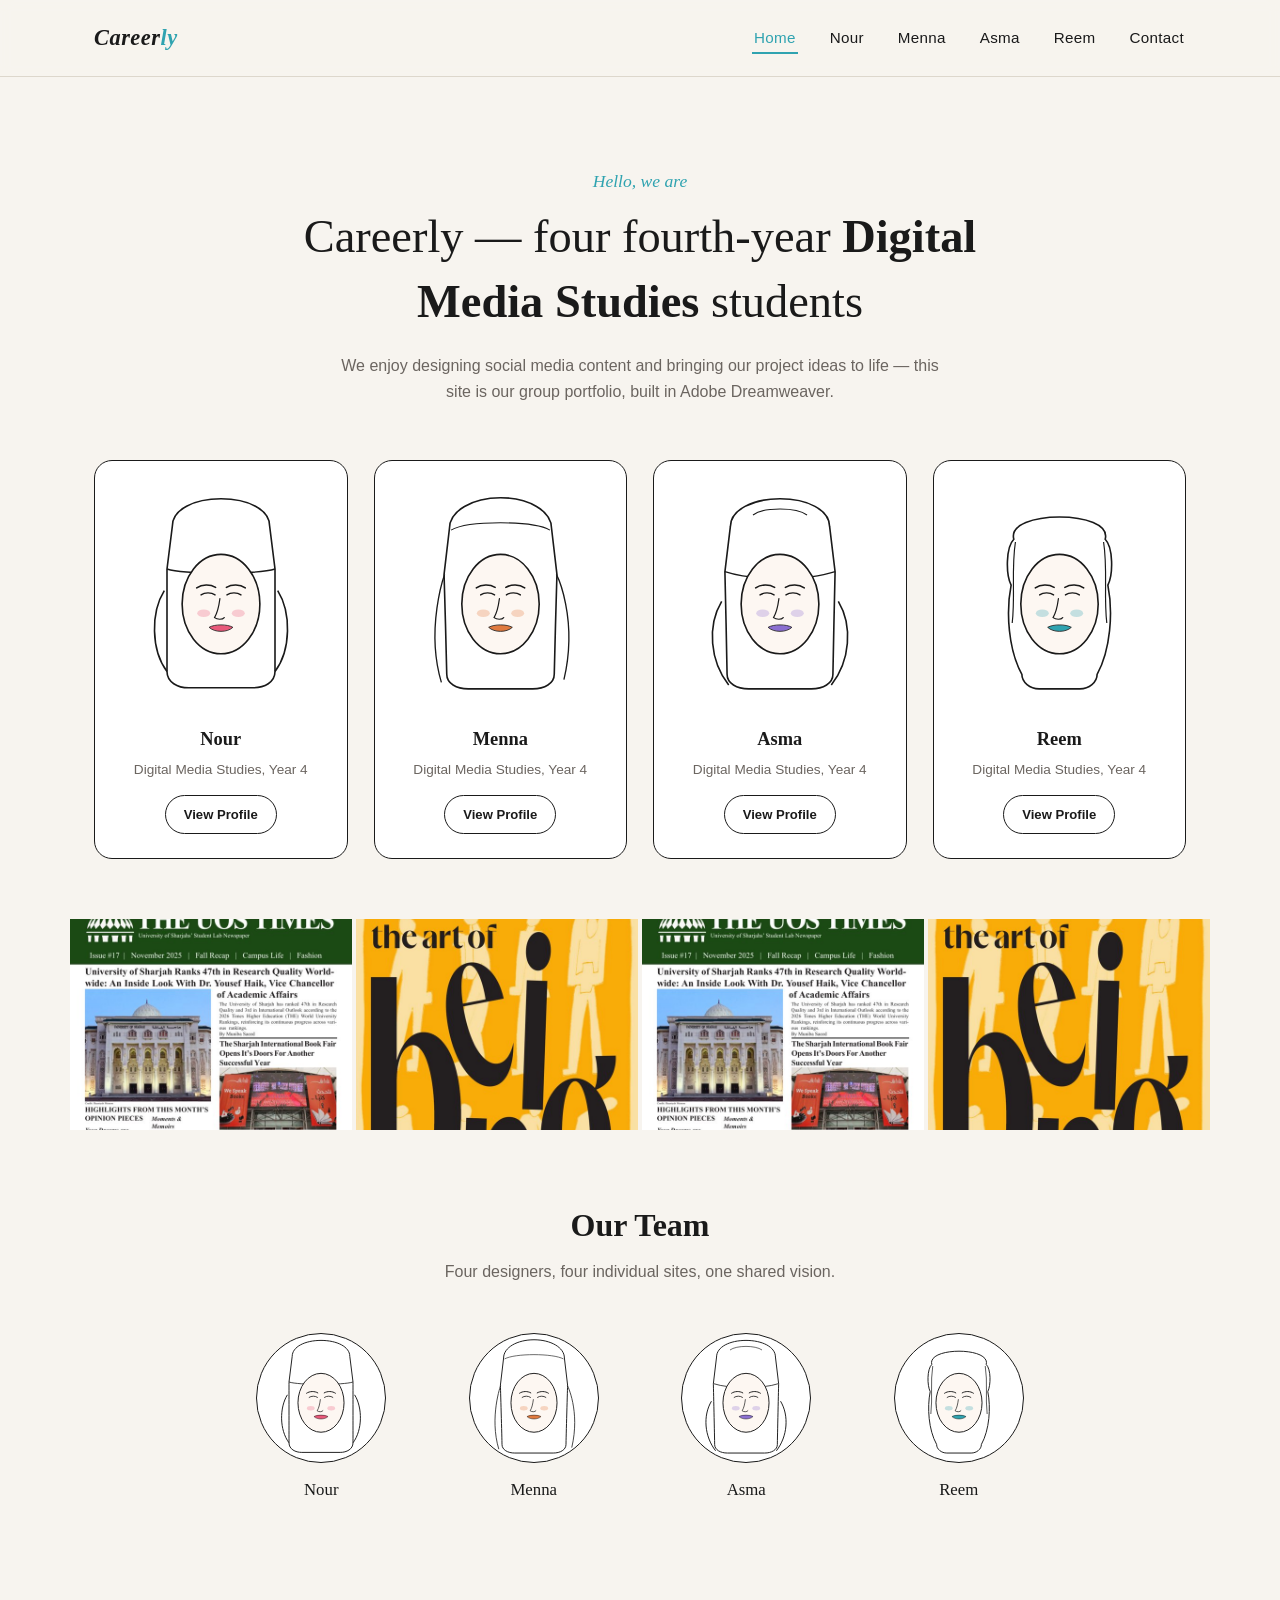
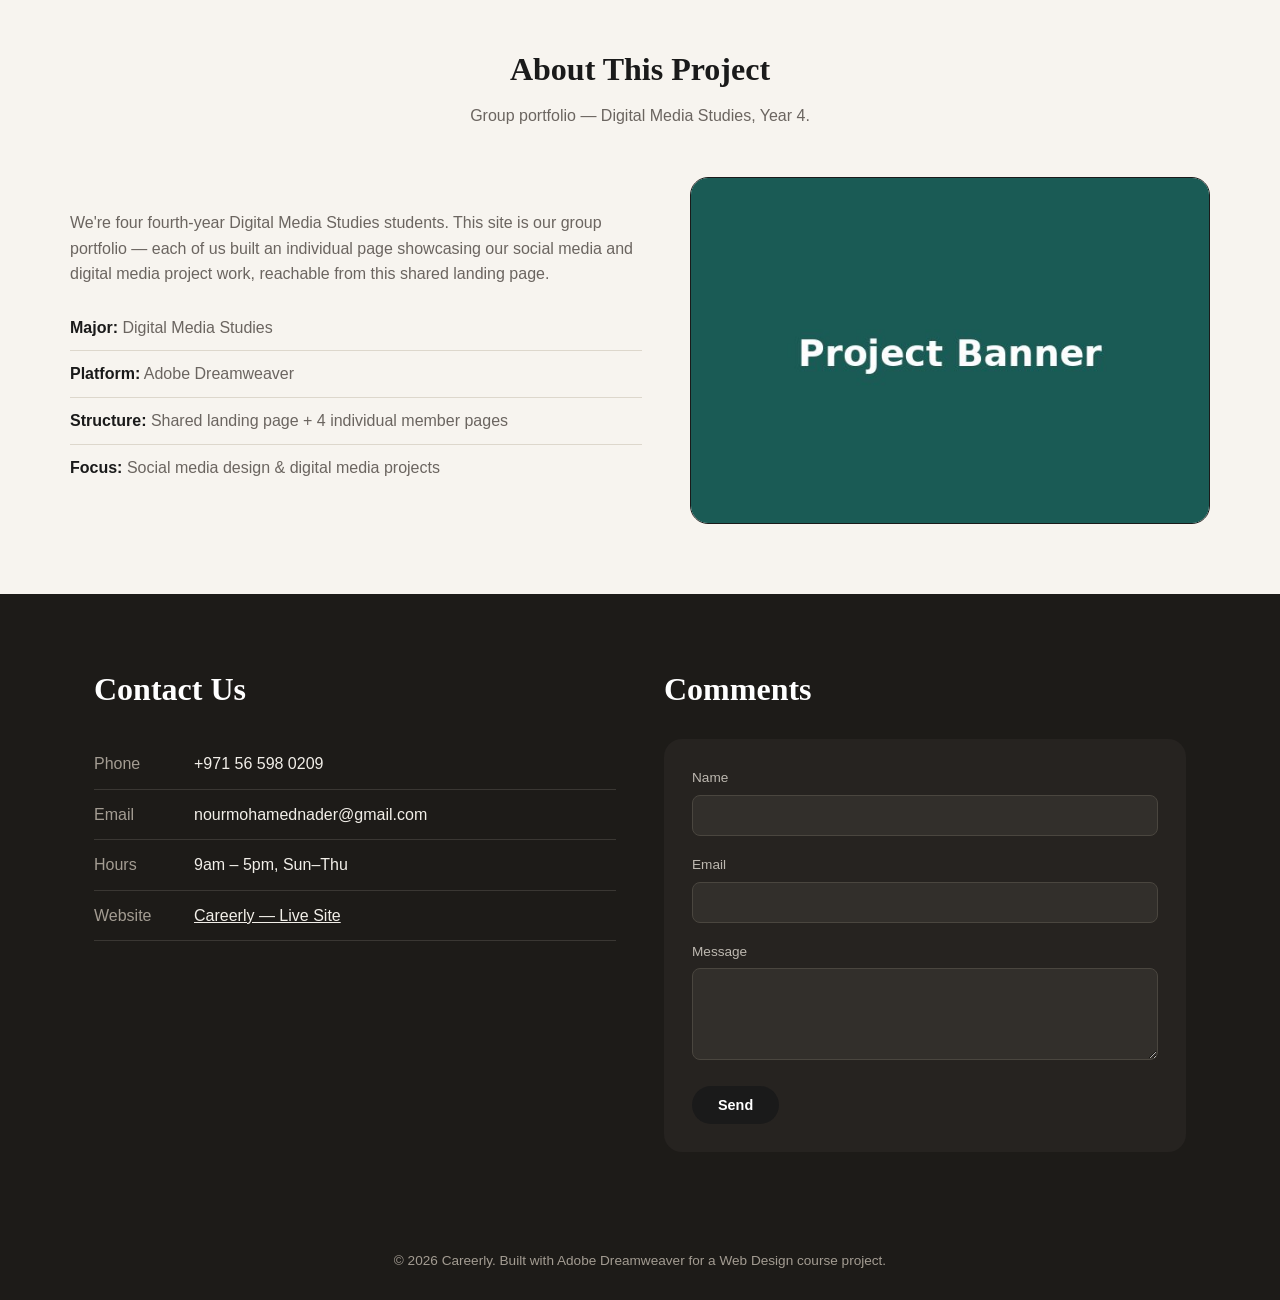
==== index.html @ 3bf2ea1f "Careerly group portfolio site" ====
<!DOCTYPE html>
<html lang="en">
<head>
<meta charset="UTF-8">
<meta name="viewport" content="width=device-width, initial-scale=1.0">
<title>Careerly — Group Web Portfolio</title>
<meta name="description" content="Group web design portfolio showcasing individual member projects.">
<link rel="stylesheet" href="css/style.css">
</head>
<body>

<header class="site-header">
  <div class="nav-wrap">
    <div class="logo">Career<span>ly</span></div>
    <button class="nav-toggle" aria-label="Toggle navigation">&#9776;</button>
    <nav class="main-nav">
      <ul>
        <li><a href="index.html" class="active">Home</a></li>
        <li><a href="nour.html">Nour</a></li>
        <li><a href="menna.html">Menna</a></li>
        <li><a href="asma.html">Asma</a></li>
        <li><a href="reem.html">Reem</a></li>
        <li><a href="#contact">Contact</a></li>
      </ul>
    </nav>
  </div>
</header>

<section class="hero">
  <div class="container">
    <div class="eyebrow">Hello, we are</div>
    <h1>Careerly — four fourth-year <strong>Digital Media Studies</strong> students</h1>
    <p style="color:var(--ink-muted);max-width:620px;margin:18px auto 0;">
      We enjoy designing social media content and bringing our project ideas to life —
      this site is our group portfolio, built in Adobe Dreamweaver.
    </p>
  </div>

  <div class="team-grid container">
    <div class="team-card">
      <div class="avatar-frame"><img src="images/nour/portrait.svg" alt="Nour"></div>
      <h3>Nour</h3>
      <div class="role">Digital Media Studies, Year 4</div>
      <a href="nour.html" class="btn secondary small">View Profile</a>
    </div>
    <div class="team-card">
      <div class="avatar-frame"><img src="images/menna/portrait.svg" alt="Menna"></div>
      <h3>Menna</h3>
      <div class="role">Digital Media Studies, Year 4</div>
      <a href="menna.html" class="btn secondary small">View Profile</a>
    </div>
    <div class="team-card">
      <div class="avatar-frame"><img src="images/asma/portrait.svg" alt="Asma"></div>
      <h3>Asma</h3>
      <div class="role">Digital Media Studies, Year 4</div>
      <a href="asma.html" class="btn secondary small">View Profile</a>
    </div>
    <div class="team-card">
      <div class="avatar-frame"><img src="images/reem/portrait.svg" alt="Reem"></div>
      <h3>Reem</h3>
      <div class="role">Digital Media Studies, Year 4</div>
      <a href="reem.html" class="btn secondary small">View Profile</a>
    </div>
  </div>
</section>

<div class="gallery-strip">
  <img src="images/nour/project1.jpg" alt="The UOS Times, Issue 17 cover">
  <img src="images/menna/project2.jpg" alt="UOS Digest, Issue 4 cover">
  <img src="images/asma/project1.jpg" alt="The UOS Times, Issue 17 cover">
  <img src="images/reem/project2.jpg" alt="UOS Digest, Issue 4 cover">
</div>

<section class="our-team" id="team">
  <h2>Our Team</h2>
  <p class="section-sub">Four designers, four individual sites, one shared vision.</p>
  <div class="our-team-grid">
    <figure>
      <div class="circle"><img src="images/nour/portrait.svg" alt="Nour"></div>
      <figcaption>Nour</figcaption>
    </figure>
    <figure>
      <div class="circle"><img src="images/menna/portrait.svg" alt="Menna"></div>
      <figcaption>Menna</figcaption>
    </figure>
    <figure>
      <div class="circle"><img src="images/asma/portrait.svg" alt="Asma"></div>
      <figcaption>Asma</figcaption>
    </figure>
    <figure>
      <div class="circle"><img src="images/reem/portrait.svg" alt="Reem"></div>
      <figcaption>Reem</figcaption>
    </figure>
  </div>
</section>

<section id="about">
  <h2>About This Project</h2>
  <p class="section-sub">Group portfolio — Digital Media Studies, Year 4.</p>
  <div class="about-grid" style="max-width:var(--max-width);margin:0 auto;display:grid;grid-template-columns:1.1fr 1fr;gap:48px;align-items:center;">
    <div>
      <p style="color:var(--ink-muted);margin-bottom:18px;">
        We're four fourth-year Digital Media Studies students. This site is our group
        portfolio — each of us built an individual page showcasing our social media and
        digital media project work, reachable from this shared landing page.
      </p>
      <ul style="list-style:none;">
        <li style="padding:10px 0;border-bottom:1px solid var(--border-soft);color:var(--ink-muted);"><strong style="color:var(--ink);">Major:</strong> Digital Media Studies</li>
        <li style="padding:10px 0;border-bottom:1px solid var(--border-soft);color:var(--ink-muted);"><strong style="color:var(--ink);">Platform:</strong> Adobe Dreamweaver</li>
        <li style="padding:10px 0;border-bottom:1px solid var(--border-soft);color:var(--ink-muted);"><strong style="color:var(--ink);">Structure:</strong> Shared landing page + 4 individual member pages</li>
        <li style="padding:10px 0;color:var(--ink-muted);"><strong style="color:var(--ink);">Focus:</strong> Social media design &amp; digital media projects</li>
      </ul>
    </div>
    <div style="border:1.5px solid var(--border);border-radius:var(--radius);overflow:hidden;">
      <img src="images/project-banner.jpg" alt="Project banner placeholder">
    </div>
  </div>
</section>

<section class="contact-split" id="contact">
  <div class="container">
    <div>
      <h2>Contact Us</h2>
      <ul class="contact-list">
        <li><span class="k">Phone</span><span class="v">+971 56 598 0209</span></li>
        <li><span class="k">Email</span><span class="v">nourmohamednader@gmail.com</span></li>
        <li><span class="k">Hours</span><span class="v">9am – 5pm, Sun–Thu</span></li>
        <li><span class="k">Website</span><span class="v"><a href="https://reemorsud-afk.github.io/careerly/" style="color:inherit;text-decoration:underline;">Careerly — Live Site</a></span></li>
      </ul>
    </div>
    <div>
      <h2>Comments</h2>
      <form id="contact-form" class="contact-form" novalidate>
        <div class="form-group">
          <label for="name">Name</label>
          <input type="text" id="name" name="name">
          <div class="form-error"></div>
        </div>
        <div class="form-group">
          <label for="email">Email</label>
          <input type="email" id="email" name="email">
          <div class="form-error"></div>
        </div>
        <div class="form-group">
          <label for="message">Message</label>
          <textarea id="message" name="message" rows="4"></textarea>
          <div class="form-error"></div>
        </div>
        <button type="submit" class="btn">Send</button>
        <div class="form-status"></div>
      </form>
    </div>
  </div>
</section>

<footer>
  <p>&copy; 2026 Careerly. Built with Adobe Dreamweaver for a Web Design course project.</p>
</footer>

<script src="js/script.js"></script>
</body>
</html>
---- css/style.css ----
/* ============================================================
   TEAM NEXUS PORTFOLIO — SHARED STYLESHEET (v2, line-art theme)
   Light editorial look with hand-drawn portrait illustrations.
   Each member page loads css/member-*.css for its one accent color.
   ============================================================ */

:root {
  --bg: #f7f4ef;
  --bg-card: #ffffff;
  --ink: #1a1a1a;
  --ink-muted: #6b6560;
  --border: #1a1a1a;
  --border-soft: #ddd7cc;
  --dark: #1d1b18;
  --dark-elevated: #262320;
  --accent: #2fa3b0;       /* shared group accent, overridden per member */
  --radius: 18px;
  --max-width: 1140px;
  --font-serif: Georgia, 'Times New Roman', Times, serif;
  --font-sans: 'Segoe UI', Tahoma, Geneva, Verdana, sans-serif;
}

* { box-sizing: border-box; margin: 0; padding: 0; }
html { scroll-behavior: smooth; }

body {
  font-family: var(--font-sans);
  background: var(--bg);
  color: var(--ink);
  line-height: 1.6;
}

img { max-width: 100%; display: block; }
a { color: inherit; text-decoration: none; }

.container { max-width: var(--max-width); margin: 0 auto; padding: 0 24px; }

/* ---------- Header / Nav ---------- */
header.site-header {
  position: sticky;
  top: 0;
  z-index: 100;
  background: rgba(247, 244, 239, 0.94);
  backdrop-filter: blur(6px);
  border-bottom: 1px solid var(--border-soft);
}

.nav-wrap {
  display: flex;
  align-items: center;
  justify-content: space-between;
  padding: 20px 24px;
  max-width: var(--max-width);
  margin: 0 auto;
}

.logo {
  font-family: var(--font-serif);
  font-weight: 700;
  font-size: 1.4rem;
  letter-spacing: 0.5px;
  font-style: italic;
}
.logo span { color: var(--accent); }

nav.main-nav ul { list-style: none; display: flex; gap: 30px; }

nav.main-nav a {
  color: var(--ink);
  font-weight: 500;
  font-size: 0.95rem;
  letter-spacing: 0.3px;
  padding: 6px 2px;
  border-bottom: 2px solid transparent;
  transition: border-color 0.2s, color 0.2s;
}

nav.main-nav a:hover,
nav.main-nav a.active {
  color: var(--accent);
  border-bottom-color: var(--accent);
}

.nav-toggle {
  display: none;
  background: none;
  border: none;
  color: var(--ink);
  font-size: 1.6rem;
  cursor: pointer;
}

/* ---------- Landing hero ---------- */
.hero {
  text-align: center;
  padding: 90px 24px 60px;
}

.hero .eyebrow {
  font-family: var(--font-serif);
  font-style: italic;
  color: var(--accent);
  font-size: 1.1rem;
  margin-bottom: 10px;
}

.hero h1 {
  font-family: var(--font-serif);
  font-size: clamp(1.9rem, 4.2vw, 2.9rem);
  font-weight: 400;
  line-height: 1.4;
  max-width: 740px;
  margin: 0 auto 10px;
}
.hero h1 strong { font-weight: 700; }

/* ---------- Portrait cards (landing) ---------- */
.team-grid {
  display: grid;
  grid-template-columns: repeat(auto-fit, minmax(210px, 1fr));
  gap: 26px;
  max-width: var(--max-width);
  margin: 56px auto 0;
}

.team-card {
  background: var(--bg-card);
  border: 1.5px solid var(--border);
  border-radius: var(--radius);
  padding: 22px 18px 24px;
  text-align: center;
  transition: transform 0.2s;
}
.team-card:hover { transform: translateY(-6px); }

.team-card .avatar-frame {
  width: 100%;
  aspect-ratio: 1/1.05;
  border-radius: 12px;
  overflow: hidden;
  margin-bottom: 16px;
  background: #fff;
}
.team-card .avatar-frame img { width: 100%; height: 100%; object-fit: contain; }

.team-card h3 { font-family: var(--font-serif); font-size: 1.15rem; margin-bottom: 4px; }
.team-card .role { color: var(--ink-muted); font-size: 0.85rem; margin-bottom: 14px; }

.btn {
  display: inline-block;
  background: var(--ink);
  color: #fff;
  font-weight: 600;
  font-size: 0.9rem;
  padding: 11px 26px;
  border-radius: 999px;
  border: none;
  cursor: pointer;
  transition: transform 0.15s, background 0.15s;
}
.btn:hover { transform: translateY(-2px); background: var(--accent); }
.btn.secondary {
  background: transparent;
  color: var(--ink);
  border: 1.5px solid var(--border);
}
.btn.secondary:hover { background: var(--ink); color: #fff; }
.btn.small { padding: 8px 18px; font-size: 0.82rem; }

/* ---------- Section ---------- */
section { padding: 70px 24px; }

section h2 {
  font-family: var(--font-serif);
  font-size: 2rem;
  margin-bottom: 8px;
  text-align: center;
}
section.on-dark h2 { color: #fff; }

.section-sub { text-align: center; color: var(--ink-muted); margin-bottom: 48px; }
section.on-dark .section-sub { color: #bdb8b0; }

/* ---------- Gallery strip ---------- */
.gallery-strip {
  display: grid;
  grid-template-columns: repeat(4, 1fr);
  gap: 4px;
  max-width: var(--max-width);
  margin: 0 auto;
}
.gallery-strip img { width: 100%; aspect-ratio: 4/3; object-fit: cover; }
@media (max-width: 700px) { .gallery-strip { grid-template-columns: repeat(2, 1fr); } }

/* ---------- Our Team (circular avatars) ---------- */
.our-team { background: var(--bg); text-align: center; }
.our-team-grid {
  display: grid;
  grid-template-columns: repeat(auto-fit, minmax(140px, 1fr));
  gap: 30px;
  max-width: 820px;
  margin: 0 auto;
}
.our-team-grid figure { display: flex; flex-direction: column; align-items: center; }
.our-team-grid .circle {
  width: 130px;
  height: 130px;
  border-radius: 50%;
  background: #fff;
  border: 1.5px solid var(--border);
  overflow: hidden;
  margin-bottom: 14px;
}
.our-team-grid .circle img { width: 100%; height: 100%; object-fit: contain; }
.our-team-grid figcaption { font-family: var(--font-serif); font-size: 1.05rem; }

/* ---------- Dark split footer: Contact + Comments ---------- */
.contact-split {
  background: var(--dark);
  color: #f2efe9;
  padding: 70px 24px;
}
.contact-split .container {
  display: grid;
  grid-template-columns: 1fr 1fr;
  gap: 48px;
}
@media (max-width: 760px) { .contact-split .container { grid-template-columns: 1fr; } }

.contact-split h2 { text-align: left; font-family: var(--font-serif); margin-bottom: 24px; color: #fff; }

.contact-list { list-style: none; }
.contact-list li { padding: 12px 0; border-bottom: 1px solid #3a3733; display: flex; gap: 10px; }
.contact-list li .k { color: #a39c92; width: 90px; flex-shrink: 0; }
.contact-list li .v { color: #f2efe9; }

.contact-form {
  background: var(--dark-elevated);
  border-radius: var(--radius);
  padding: 28px;
}

.form-group { margin-bottom: 18px; }
.form-group label { display: block; margin-bottom: 6px; font-size: 0.85rem; color: #bdb8b0; }

.form-group input,
.form-group textarea,
.form-group select {
  width: 100%;
  padding: 11px 14px;
  background: #322f2b;
  border: 1px solid #4a463f;
  border-radius: 8px;
  color: #fff;
  font-family: inherit;
  font-size: 0.95rem;
}
.form-group input:focus,
.form-group textarea:focus,
.form-group select:focus { outline: none; border-color: var(--accent); }

.form-error { color: #ff8a7a; font-size: 0.8rem; margin-top: 4px; display: none; }
.form-status { margin-top: 14px; font-size: 0.9rem; display: none; }
.form-status.success { color: #6fd6a0; }
.form-status.error { color: #ff8a7a; }

/* ---------- Individual page: profile hero ---------- */
.profile-hero {
  display: grid;
  grid-template-columns: 1.1fr 0.9fr;
  gap: 40px;
  align-items: center;
  max-width: var(--max-width);
  margin: 0 auto;
  padding: 56px 24px 40px;
  position: relative;
}
@media (max-width: 760px) { .profile-hero { grid-template-columns: 1fr; text-align: center; } }

.profile-hero .eyebrow {
  font-family: var(--font-serif);
  font-style: italic;
  color: var(--accent);
  font-size: 1.3rem;
  margin-bottom: 6px;
}
.profile-hero h1 {
  font-family: var(--font-serif);
  font-size: clamp(2.1rem, 4.6vw, 3rem);
  margin-bottom: 10px;
  line-height: 1.25;
}
.profile-hero .role { color: var(--ink-muted); font-size: 1.1rem; margin-bottom: 26px; }
.profile-hero .cta-row { display: flex; gap: 14px; }
@media (max-width: 760px) { .profile-hero .cta-row { justify-content: center; } }

.profile-hero .portrait-frame {
  background: #fff;
  border: 1.5px solid var(--border);
  border-radius: var(--radius);
  padding: 18px;
}

/* vertical social rail */
.social-rail {
  position: fixed;
  right: 18px;
  top: 50%;
  transform: translateY(-50%);
  display: flex;
  flex-direction: column;
  gap: 12px;
  z-index: 50;
}
.social-rail a {
  width: 38px; height: 38px;
  border: 1.5px solid var(--border);
  border-radius: 50%;
  display: flex; align-items: center; justify-content: center;
  background: #fff;
  font-size: 0.95rem;
}
.social-rail a:hover { background: var(--ink); color: #fff; }
@media (max-width: 900px) { .social-rail { display: none; } }

/* ---------- About Me card ---------- */
.about-card {
  max-width: var(--max-width);
  margin: 0 auto;
  background: var(--bg-card);
  border: 1.5px solid var(--border);
  border-radius: var(--radius);
  padding: 36px;
  display: grid;
  grid-template-columns: 160px 1fr;
  gap: 30px;
  align-items: center;
}
@media (max-width: 700px) { .about-card { grid-template-columns: 1fr; text-align: center; } }
.about-card .mini-portrait { width: 140px; margin: 0 auto; }
.about-card h3 { font-family: var(--font-serif); margin-bottom: 10px; }
.about-card p { color: var(--ink-muted); margin-bottom: 16px; }

/* ---------- Numbered project section ---------- */
.project-numbered {
  display: grid;
  grid-template-columns: 90px 1fr;
  gap: 10px;
  max-width: var(--max-width);
  margin: 0 auto 30px;
  align-items: center;
}
.project-numbered .big-number {
  font-family: var(--font-serif);
  font-size: 5.5rem;
  color: var(--border-soft);
  line-height: 1;
}
.project-numbered .card {
  background: var(--bg-card);
  border: 1.5px solid var(--border);
  border-radius: var(--radius);
  padding: 30px;
  display: grid;
  grid-template-columns: 1fr 160px;
  gap: 24px;
  align-items: center;
}
@media (max-width: 700px) {
  .project-numbered { grid-template-columns: 1fr; }
  .project-numbered .card { grid-template-columns: 1fr; }
}
.project-numbered h3 { font-family: var(--font-serif); font-size: 1.3rem; margin-bottom: 10px; }
.project-numbered p { color: var(--ink-muted); font-size: 0.95rem; }
.project-numbered .thumb { border-radius: 10px; overflow: hidden; }
.project-numbered .thumb img { width: 100%; aspect-ratio: 1/1; object-fit: cover; }

/* ---------- Art Work / media gallery ---------- */
.media-section-header {
  background: var(--dark);
  color: #fff;
  text-align: center;
  padding: 16px;
  font-family: var(--font-serif);
  font-size: 1.3rem;
  letter-spacing: 1px;
  max-width: var(--max-width);
  margin: 0 auto;
}
.media-block {
  max-width: 760px;
  margin: 34px auto 0;
  background: var(--bg-card);
  border: 1.5px solid var(--border);
  border-radius: var(--radius);
  padding: 24px;
}
.media-block video,
.media-block audio { width: 100%; border-radius: 10px; }

/* ---------- Skills (dark) ---------- */
.skills-icons {
  display: flex;
  flex-wrap: wrap;
  justify-content: center;
  gap: 20px;
  max-width: var(--max-width);
  margin: 0 auto 36px;
}
.skills-icons img { width: 72px; height: 72px; }

.languages-row {
  display: flex;
  flex-wrap: wrap;
  justify-content: center;
  gap: 40px;
  max-width: var(--max-width);
  margin: 0 auto;
  border-top: 1px solid #3a3733;
  padding-top: 28px;
}
.languages-row .lang { text-align: center; color: #f2efe9; font-size: 0.95rem; }

/* ---------- Skills pill fallback (legacy, used on contact page if present) ---------- */
.skill-pill {
  background: var(--bg-card);
  border: 1.5px solid var(--border);
  padding: 8px 18px;
  border-radius: 999px;
  font-size: 0.88rem;
}

/* ---------- Footer ---------- */
footer {
  text-align: center;
  padding: 28px 24px;
  color: var(--ink-muted);
  background: var(--dark);
  font-size: 0.85rem;
}
footer, footer a { color: #a39c92; }

/* ---------- Mobile nav ---------- */
@media (max-width: 760px) {
  .nav-toggle { display: block; }
  nav.main-nav {
    position: absolute;
    top: 100%;
    left: 0;
    right: 0;
    background: var(--bg);
    border-bottom: 1px solid var(--border-soft);
    display: none;
  }
  nav.main-nav.open { display: block; }
  nav.main-nav ul { flex-direction: column; padding: 20px 24px; gap: 18px; }
}

/* ---------- CV preview modal ---------- */
.cv-modal {
  position: fixed;
  inset: 0;
  z-index: 1000;
  display: none;
}
.cv-modal.open { display: block; }
.cv-modal-backdrop {
  position: absolute;
  inset: 0;
  background: rgba(20, 18, 16, 0.72);
}
.cv-modal-box {
  position: relative;
  max-width: 640px;
  margin: 40px auto;
  max-height: 90vh;
  overflow-y: auto;
  background: #fff;
  border-radius: var(--radius);
  padding: 20px;
  text-align: center;
}
.cv-modal-box img { width: 100%; border-radius: 10px; border: 1px solid var(--border-soft); }
.cv-modal-close {
  position: absolute;
  top: 10px;
  right: 14px;
  background: none;
  border: none;
  font-size: 1.8rem;
  line-height: 1;
  cursor: pointer;
  color: var(--ink);
}
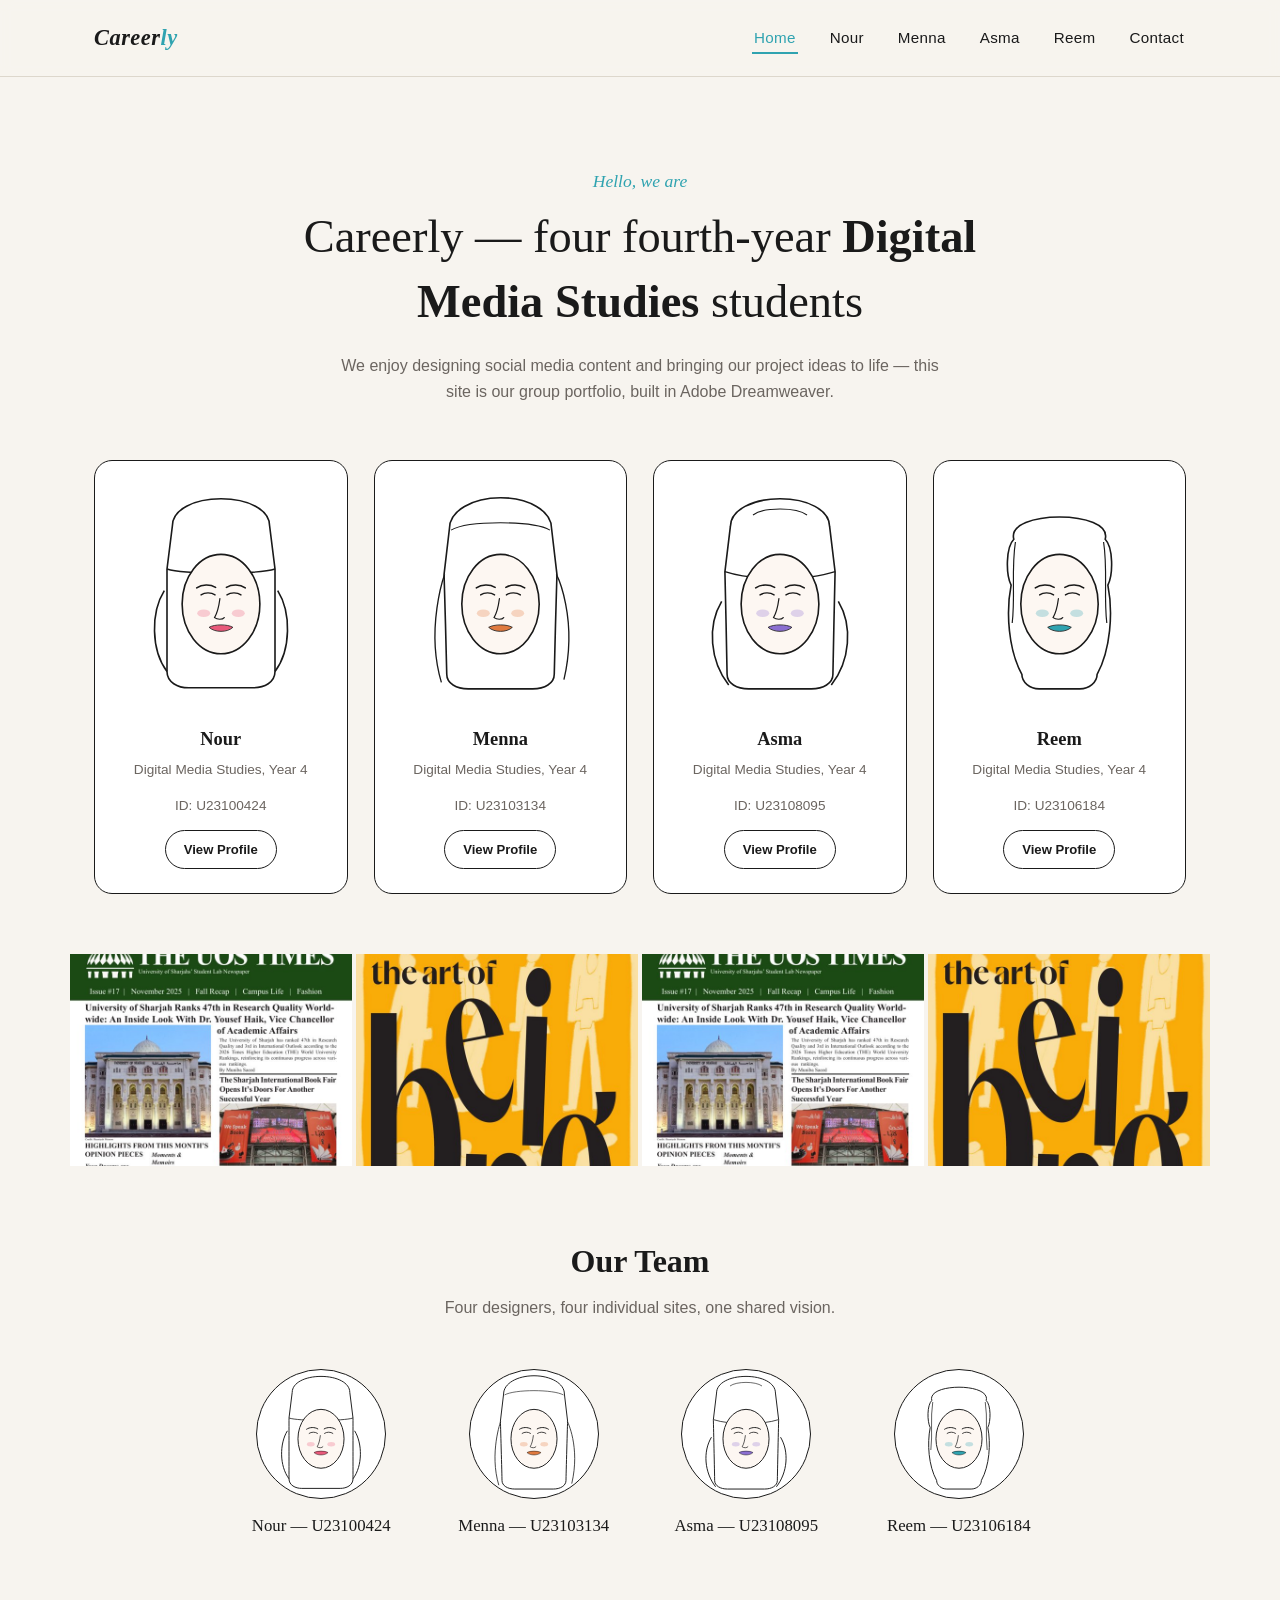
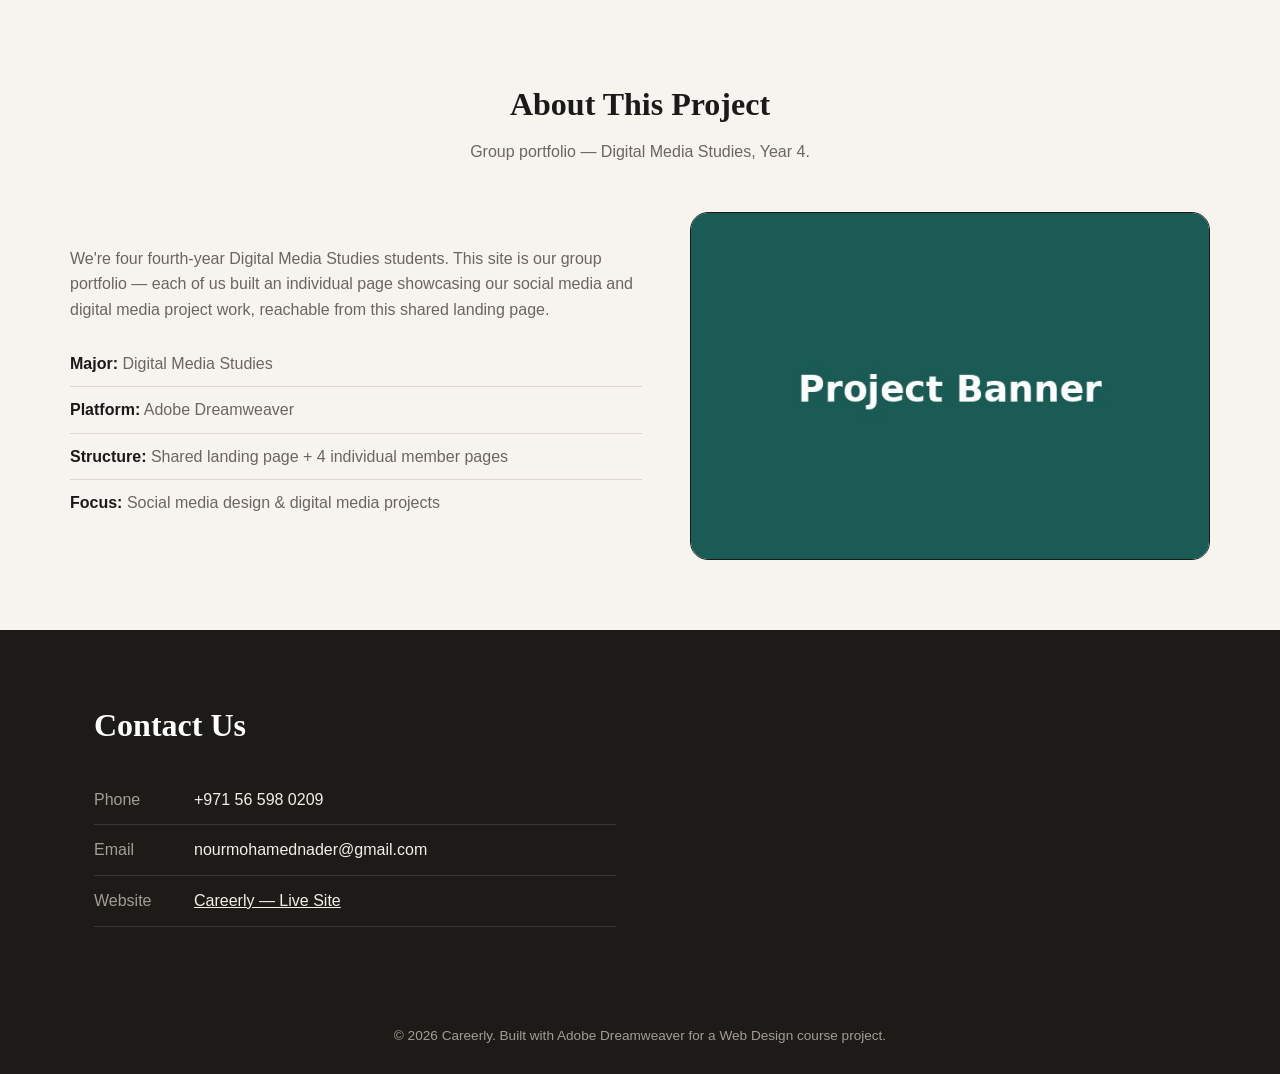
==== commit 1666ef39: "Update site to latest version Co-Authored-By: Claude Opus 5.5 <noreply@anthropic.com> Claude-Session" ====
--- a/index.html
+++ b/index.html
@@ -3,7 +3,7 @@
 <head>
 <meta charset="UTF-8">
 <meta name="viewport" content="width=device-width, initial-scale=1.0">
-<title>Careerly — Group Web Portfolio</title>
+<title>Careerly</title>
 <meta name="description" content="Group web design portfolio showcasing individual member projects.">
 <link rel="stylesheet" href="css/style.css">
 </head>
@@ -41,24 +41,28 @@
       <div class="avatar-frame"><img src="images/nour/portrait.svg" alt="Nour"></div>
       <h3>Nour</h3>
       <div class="role">Digital Media Studies, Year 4</div>
+      <div class="role">ID: U23100424</div>
       <a href="nour.html" class="btn secondary small">View Profile</a>
     </div>
     <div class="team-card">
       <div class="avatar-frame"><img src="images/menna/portrait.svg" alt="Menna"></div>
       <h3>Menna</h3>
       <div class="role">Digital Media Studies, Year 4</div>
+      <div class="role">ID: U23103134</div>
       <a href="menna.html" class="btn secondary small">View Profile</a>
     </div>
     <div class="team-card">
       <div class="avatar-frame"><img src="images/asma/portrait.svg" alt="Asma"></div>
       <h3>Asma</h3>
       <div class="role">Digital Media Studies, Year 4</div>
+      <div class="role">ID: U23108095</div>
       <a href="asma.html" class="btn secondary small">View Profile</a>
     </div>
     <div class="team-card">
       <div class="avatar-frame"><img src="images/reem/portrait.svg" alt="Reem"></div>
       <h3>Reem</h3>
       <div class="role">Digital Media Studies, Year 4</div>
+      <div class="role">ID: U23106184</div>
       <a href="reem.html" class="btn secondary small">View Profile</a>
     </div>
   </div>
@@ -77,19 +81,19 @@
   <div class="our-team-grid">
     <figure>
       <div class="circle"><img src="images/nour/portrait.svg" alt="Nour"></div>
-      <figcaption>Nour</figcaption>
+      <figcaption>Nour — U23100424</figcaption>
     </figure>
     <figure>
       <div class="circle"><img src="images/menna/portrait.svg" alt="Menna"></div>
-      <figcaption>Menna</figcaption>
+      <figcaption>Menna — U23103134</figcaption>
     </figure>
     <figure>
       <div class="circle"><img src="images/asma/portrait.svg" alt="Asma"></div>
-      <figcaption>Asma</figcaption>
+      <figcaption>Asma — U23108095</figcaption>
     </figure>
     <figure>
       <div class="circle"><img src="images/reem/portrait.svg" alt="Reem"></div>
-      <figcaption>Reem</figcaption>
+      <figcaption>Reem — U23106184</figcaption>
     </figure>
   </div>
 </section>
@@ -124,31 +128,8 @@
       <ul class="contact-list">
         <li><span class="k">Phone</span><span class="v">+971 56 598 0209</span></li>
         <li><span class="k">Email</span><span class="v">nourmohamednader@gmail.com</span></li>
-        <li><span class="k">Hours</span><span class="v">9am – 5pm, Sun–Thu</span></li>
-        <li><span class="k">Website</span><span class="v"><a href="https://reemorsud-afk.github.io/careerly/" style="color:inherit;text-decoration:underline;">Careerly — Live Site</a></span></li>
+        <li><span class="k">Website</span><span class="v"><a href="https://claude.ai/artifact/QEXTv1p6MQ7VYzXUavL4mE" style="color:inherit;text-decoration:underline;">Careerly — Live Site</a></span></li>
       </ul>
-    </div>
-    <div>
-      <h2>Comments</h2>
-      <form id="contact-form" class="contact-form" novalidate>
-        <div class="form-group">
-          <label for="name">Name</label>
-          <input type="text" id="name" name="name">
-          <div class="form-error"></div>
-        </div>
-        <div class="form-group">
-          <label for="email">Email</label>
-          <input type="email" id="email" name="email">
-          <div class="form-error"></div>
-        </div>
-        <div class="form-group">
-          <label for="message">Message</label>
-          <textarea id="message" name="message" rows="4"></textarea>
-          <div class="form-error"></div>
-        </div>
-        <button type="submit" class="btn">Send</button>
-        <div class="form-status"></div>
-      </form>
     </div>
   </div>
 </section>
